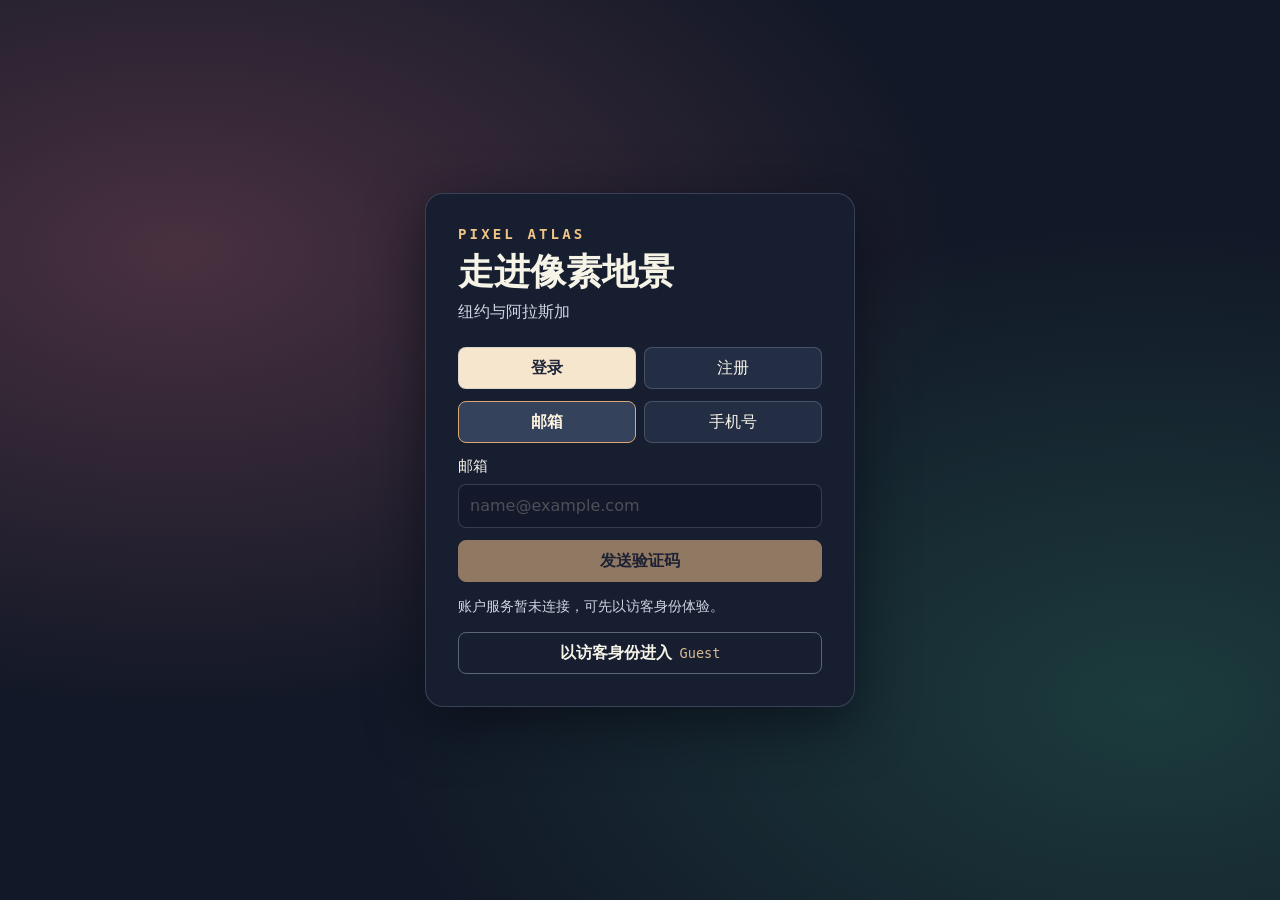
==== usa/index.html @ 51c328b8 "Add the New York and Alaska atlas" ====
<!doctype html>
<html lang="zh-CN">
<head>
<meta charset="utf-8">
<meta name="viewport" content="width=device-width,initial-scale=1">
<meta name="description" content="登录或以访客身份探索纽约与阿拉斯加像素地景。">
<title>登录 · 像素地景</title>
<link rel="stylesheet" href="./entry.css">
<script type="module" src="./auth.js"></script>
</head>
<body>
<main class="entry">
 <div class="panel">
  <header>
   <p class="brand">PIXEL ATLAS</p>
   <h1>走进像素地景</h1>
   <p>纽约与阿拉斯加</p>
  </header>
  <section id="auth" aria-label="账户">
   <div class="choices" role="group" aria-label="账户操作">
    <button type="button" data-mode="login" aria-pressed="true">登录</button>
    <button type="button" data-mode="register" aria-pressed="false">注册</button>
   </div>
   <div class="choices methods" role="group" aria-label="验证方式">
    <button type="button" data-method="email" aria-pressed="true">邮箱</button>
    <button type="button" data-method="phone" aria-pressed="false">手机号</button>
   </div>
   <form id="request-code">
    <label for="identity" id="identity-label">邮箱</label>
    <input id="identity" type="email" autocomplete="email" placeholder="name@example.com" required disabled>
    <button id="send" type="submit" class="primary" disabled>发送验证码</button>
   </form>
   <form id="verify-code" hidden>
    <label for="code">验证码</label>
    <input id="code" inputmode="numeric" autocomplete="one-time-code" pattern="[0-9]{6,8}" maxlength="8" required>
    <button id="confirm" type="submit" class="primary">验证并进入</button>
    <button type="button" id="change">返回重填</button>
   </form>
  </section>
  <section id="signed-in" aria-label="已登录账户" hidden>
   <p>你已登录。</p>
   <a class="primary" href="./scene.html">进入像素地景</a>
   <button type="button" id="logout">退出登录</button>
  </section>
  <p id="status" role="status">账户服务暂未连接，可先以访客身份体验。</p>
  <a id="guest" class="guest" href="./scene.html">以访客身份进入 <span lang="en">Guest</span></a>
 </div>
</main>
</body>
</html>
---- usa/entry.css ----
*{box-sizing:border-box}
[hidden]{display:none!important}
body{margin:0;background:#121827;color:#f6f3e7;font:1rem/1.5 system-ui,"PingFang SC","Microsoft YaHei",sans-serif}
.entry{min-height:100svh;display:grid;place-items:center;padding:24px;background:radial-gradient(ellipse at 14% 28%,#9c556466,transparent 50%),radial-gradient(ellipse at 90% 78%,#28685870,transparent 48%),#121827}
.panel{width:min(100%,430px);padding:clamp(18px,5vw,32px);background:#171e30;border:1px solid #94a4c244;border-radius:18px;box-shadow:0 16px 55px #070a13ad}
.brand{color:#efc485;font:700 .88rem ui-monospace,monospace;letter-spacing:.22em;margin:0 0 .55rem}
h1{margin:0;font-size:clamp(1.7rem,6vw,2.25rem);line-height:1.15}
header p:last-child{margin:.5rem 0 1.45rem;color:#d0d4e2}
button,input,a{font:inherit}
button,a{min-height:42px;padding:8px 12px;border-radius:8px;border:1px solid #9aa9c34b;color:inherit;background:#232d43}
button{cursor:pointer}
button:disabled,input:disabled{cursor:default;opacity:.57}
a{text-decoration:none;display:grid;place-items:center;text-align:center}
.choices{display:flex;gap:8px;margin-bottom:12px}
.choices button{flex:1}
.choices [aria-pressed=true]{background:#f5e6cd;color:#202638;font-weight:700}
.methods [aria-pressed=true]{background:#34425c;color:#fff4df;border-color:#dba777}
label{font-size:.92rem;display:block;margin-bottom:6px}
input{width:100%;min-height:44px;padding:8px 11px;border-radius:8px;border:1px solid #9aa9c36e;background:#101626;color:#fff;caret-color:#f7cb90}
.primary{width:100%;margin-top:12px;background:#edbc88;border-color:#edbc88;color:#202638;font-weight:700}
#change,#logout{margin-top:8px;width:100%}
#status{min-height:1.5em;margin:.9rem 0;color:#d0d4e2;font-size:.9rem}
.guest{background:transparent;border-color:#9aa9c380;font-weight:650;display:flex;justify-content:center;align-items:center;gap:8px}
.guest span{font:500 .85rem ui-monospace,monospace;color:#d7b993}
:focus-visible{outline:2px solid #ffd99f;outline-offset:3px}
@media(max-width:390px){.entry{padding:12px}.panel{border-radius:12px}}
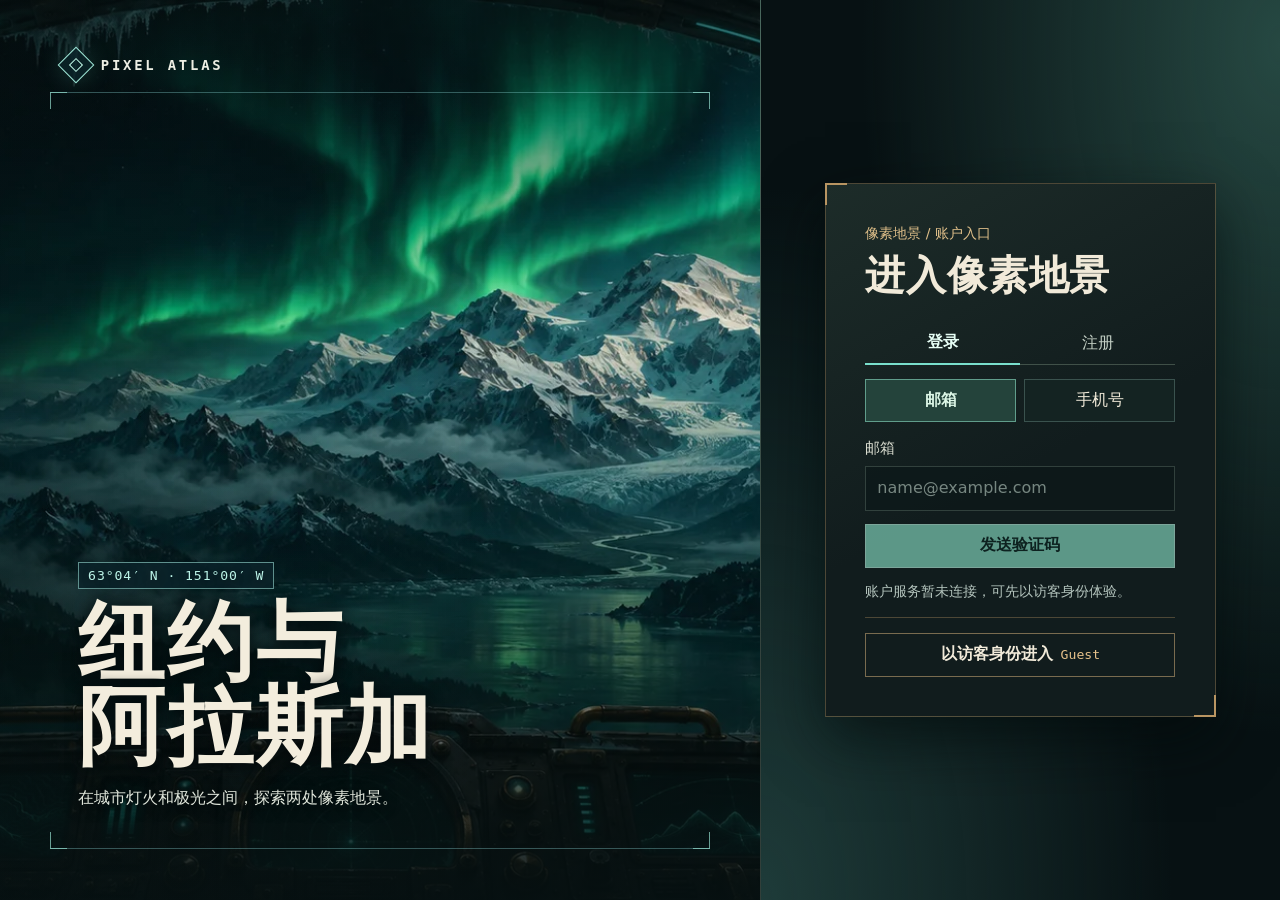
==== commit dd43aae2: "Add the cockpit-inspired account entry" ====
--- a/usa/index.html
+++ b/usa/index.html
@@ -10,11 +10,20 @@
 </head>
 <body>
 <main class="entry">
+ <section class="hero" aria-label="阿拉斯加夜航插画">
+  <div class="brand"><span class="mark" aria-hidden="true"></span><span>PIXEL ATLAS</span></div>
+  <div class="flight-frame" aria-hidden="true"><span></span><span></span><span></span><span></span></div>
+  <div class="hero-caption">
+   <span class="coordinates">63°04′ N <span aria-hidden="true">·</span> 151°00′ W</span>
+   <h1>纽约与<br>阿拉斯加</h1>
+   <p>在城市灯火和极光之间，探索两处像素地景。</p>
+  </div>
+ </section>
+ <div class="entry-side">
  <div class="panel">
   <header>
-   <p class="brand">PIXEL ATLAS</p>
-   <h1>走进像素地景</h1>
-   <p>纽约与阿拉斯加</p>
+   <p class="section-label">像素地景 / 账户入口</p>
+   <h2>进入像素地景</h2>
   </header>
   <section id="auth" aria-label="账户">
    <div class="choices" role="group" aria-label="账户操作">
@@ -43,7 +52,10 @@
    <button type="button" id="logout">退出登录</button>
   </section>
   <p id="status" role="status">账户服务暂未连接，可先以访客身份体验。</p>
-  <a id="guest" class="guest" href="./scene.html">以访客身份进入 <span lang="en">Guest</span></a>
+  <div class="guest-area">
+   <a id="guest" class="guest" href="./scene.html">以访客身份进入 <span lang="en">Guest</span></a>
+  </div>
+ </div>
  </div>
 </main>
 </body>
--- a/usa/entry.css
+++ b/usa/entry.css
@@ -1,26 +1,54 @@
+:root{color-scheme:dark;--black:#071113;--panel:#101c1d;--ink:#f1ead9;--muted:#b3c3bc;--cyan:#79dfcc;--metal:#b99562;--edge:#b995625b;--mono:ui-monospace,SFMono-Regular,Consolas,monospace;--serif:"Songti SC","Noto Serif CJK SC","SimSun",Georgia,serif}
 *{box-sizing:border-box}
 [hidden]{display:none!important}
-body{margin:0;background:#121827;color:#f6f3e7;font:1rem/1.5 system-ui,"PingFang SC","Microsoft YaHei",sans-serif}
-.entry{min-height:100svh;display:grid;place-items:center;padding:24px;background:radial-gradient(ellipse at 14% 28%,#9c556466,transparent 50%),radial-gradient(ellipse at 90% 78%,#28685870,transparent 48%),#121827}
-.panel{width:min(100%,430px);padding:clamp(18px,5vw,32px);background:#171e30;border:1px solid #94a4c244;border-radius:18px;box-shadow:0 16px 55px #070a13ad}
-.brand{color:#efc485;font:700 .88rem ui-monospace,monospace;letter-spacing:.22em;margin:0 0 .55rem}
-h1{margin:0;font-size:clamp(1.7rem,6vw,2.25rem);line-height:1.15}
-header p:last-child{margin:.5rem 0 1.45rem;color:#d0d4e2}
+body{margin:0;background:var(--black);color:var(--ink);font:1rem/1.55 system-ui,"PingFang SC","Microsoft YaHei",sans-serif}
+.entry{display:grid;grid-template-columns:minmax(0,1.46fr) minmax(400px,1fr);min-height:100svh}
+.hero{position:relative;isolation:isolate;display:flex;align-items:end;min-height:650px;overflow:hidden;background:#102c35 url("./cockpit.webp") 54% 50%/cover no-repeat}
+.hero::before{content:"";position:absolute;inset:0;z-index:-1;background:linear-gradient(90deg,#06121330,transparent 70%),linear-gradient(180deg,#061113a8 0%,transparent 36%,#0711130d 50%,#061011ed 100%)}
+.brand{position:absolute;top:clamp(20px,4.5vw,52px);left:clamp(22px,4.9vw,68px);display:flex;align-items:center;gap:12px;letter-spacing:.2em;color:#edeee3;font:700 .87rem var(--mono)}
+.mark{width:26px;height:26px;display:grid;place-items:center;transform:rotate(45deg);border:1px solid #9ee5d5;background:#0b252ad0;box-shadow:0 0 24px #72f6df33}
+.mark::after{content:"";width:8px;height:8px;border:1px solid #c2fbea}
+.flight-frame{position:absolute;inset:92px clamp(21px,3.9vw,59px) clamp(25px,4vw,60px);border-top:1px solid #9ae8e952;border-bottom:1px solid #9ae8e952;pointer-events:none}
+.flight-frame span{width:17px;height:17px;position:absolute;border-color:#9ce9d9a8;border-style:solid}
+.flight-frame span:nth-child(1){top:-1px;left:0;border-width:1px 0 0 1px}
+.flight-frame span:nth-child(2){top:-1px;right:0;border-width:1px 1px 0 0}
+.flight-frame span:nth-child(3){bottom:-1px;right:0;border-width:0 1px 1px 0}
+.flight-frame span:nth-child(4){bottom:-1px;left:0;border-width:0 0 1px 1px}
+.hero-caption{margin:0 clamp(31px,6.1vw,91px) clamp(51px,7vw,104px);max-width:540px;text-shadow:0 2px 16px #03080a}
+.coordinates{display:inline-block;padding:5px 9px;color:#bbf3e7;border:1px solid #a9f1e68a;background:#0c242bdc;font:500 .82rem var(--mono);letter-spacing:.07em}
+h1{font:700 clamp(3.1rem,6.7vw,7rem)/.98 var(--serif);letter-spacing:.035em;margin:.78rem 0 1rem;color:#f3eddd}
+.hero-caption p{margin:0;color:#e0e6db}
+.entry-side{display:grid;place-items:center;padding:clamp(24px,5vw,66px);background:radial-gradient(ellipse at 100% 5%,#264842 0%,transparent 57%),radial-gradient(ellipse at 0 100%,#1e3b39 0%,transparent 56%),var(--black);border-left:1px solid #b4c7ae40}
+.panel{width:min(100%,435px);position:relative;padding:clamp(23px,3.1vw,42px);border:1px solid var(--edge);background:linear-gradient(152deg,#1d2c29,#111c1d 53%);box-shadow:0 22px 56px #030a0aa6}
+.panel::before,.panel::after{content:"";position:absolute;width:20px;height:20px;pointer-events:none;border:solid var(--metal)}
+.panel::before{top:-1px;left:-1px;border-width:2px 0 0 2px}
+.panel::after{right:-1px;bottom:-1px;border-width:0 2px 2px 0}
+.section-label{font-size:.875rem;color:#dfbf89;margin:0 0 8px}
+h2{font:700 clamp(1.75rem,3.15vw,2.7rem)/1.15 var(--serif);margin:0 0 22px;letter-spacing:.02em}
 button,input,a{font:inherit}
-button,a{min-height:42px;padding:8px 12px;border-radius:8px;border:1px solid #9aa9c34b;color:inherit;background:#232d43}
+button,a{min-height:44px;padding:8px 12px;border:1px solid #89b1a854;color:var(--ink);background:#142322}
 button{cursor:pointer}
-button:disabled,input:disabled{cursor:default;opacity:.57}
+button:disabled,input:disabled{cursor:default;opacity:.66}
 a{text-decoration:none;display:grid;place-items:center;text-align:center}
-.choices{display:flex;gap:8px;margin-bottom:12px}
+.choices{display:flex;gap:0;margin:0 0 14px}
 .choices button{flex:1}
-.choices [aria-pressed=true]{background:#f5e6cd;color:#202638;font-weight:700}
-.methods [aria-pressed=true]{background:#34425c;color:#fff4df;border-color:#dba777}
-label{font-size:.92rem;display:block;margin-bottom:6px}
-input{width:100%;min-height:44px;padding:8px 11px;border-radius:8px;border:1px solid #9aa9c36e;background:#101626;color:#fff;caret-color:#f7cb90}
-.primary{width:100%;margin-top:12px;background:#edbc88;border-color:#edbc88;color:#202638;font-weight:700}
+.choices:not(.methods) button{background:transparent;border:0;border-bottom:1px solid #859c8864;color:#c4d0c5}
+.choices:not(.methods) [aria-pressed=true]{border-bottom:2px solid var(--cyan);font-weight:700;color:#e7fff6}
+.methods{gap:8px;margin-bottom:15px}
+.methods button{min-height:41px}
+.methods [aria-pressed=true]{background:#24433b;color:#ddf7e7;border-color:#8adbc297;font-weight:650}
+label{font-size:.91rem;display:block;margin-bottom:6px;color:#dcdfd2}
+input{width:100%;min-height:45px;padding:9px 11px;border:1px solid #95ae9d66;background:#0b1718;color:#f2f3df;caret-color:#9decda}
+input::placeholder{color:#abbdb4}
+.primary{width:100%;margin-top:13px;background:#83d7bf;color:#0c2521;border-color:#b4eddb;font-weight:750}
+.primary:not(:disabled):hover{background:#b0f1da}
 #change,#logout{margin-top:8px;width:100%}
-#status{min-height:1.5em;margin:.9rem 0;color:#d0d4e2;font-size:.9rem}
-.guest{background:transparent;border-color:#9aa9c380;font-weight:650;display:flex;justify-content:center;align-items:center;gap:8px}
-.guest span{font:500 .85rem ui-monospace,monospace;color:#d7b993}
-:focus-visible{outline:2px solid #ffd99f;outline-offset:3px}
-@media(max-width:390px){.entry{padding:12px}.panel{border-radius:12px}}
+#status{min-height:1.45em;margin:.85rem 0;color:var(--muted);font-size:.875rem}
+.guest-area{border-top:1px solid var(--edge);padding-top:15px}
+.guest-area:has(a[hidden]){display:none}
+.guest{background:transparent;border-color:#bb9d6f9c;font-weight:650;display:flex;justify-content:center;align-items:center;gap:8px}
+.guest:hover{background:#d5a76c20;border-color:#e9c893}
+.guest span{font:500 .82rem var(--mono);color:#e6c18a}
+:focus-visible{outline:2px solid #d3f4a2;outline-offset:3px}
+@media(max-width:900px){.entry{grid-template-columns:minmax(0,1fr) minmax(365px,1fr)}.entry-side{padding:24px}.panel{padding:23px}}
+@media(max-width:700px){.entry{display:block}.hero{min-height:clamp(285px,53svh,510px);background-position:54% 46%}.brand{top:19px;left:22px}.mark{width:21px;height:21px}.flight-frame{inset:62px 15px 18px}.hero-caption{margin:0 25px 33px}h1{font-size:clamp(2.05rem,9vw,3.25rem);line-height:1.03;margin:.55rem 0}.hero-caption p{font-size:.9rem}.entry-side{border-left:none;border-top:1px solid #b4c7ae40;padding:22px 16px 30px}.panel{width:min(100%,445px)}}
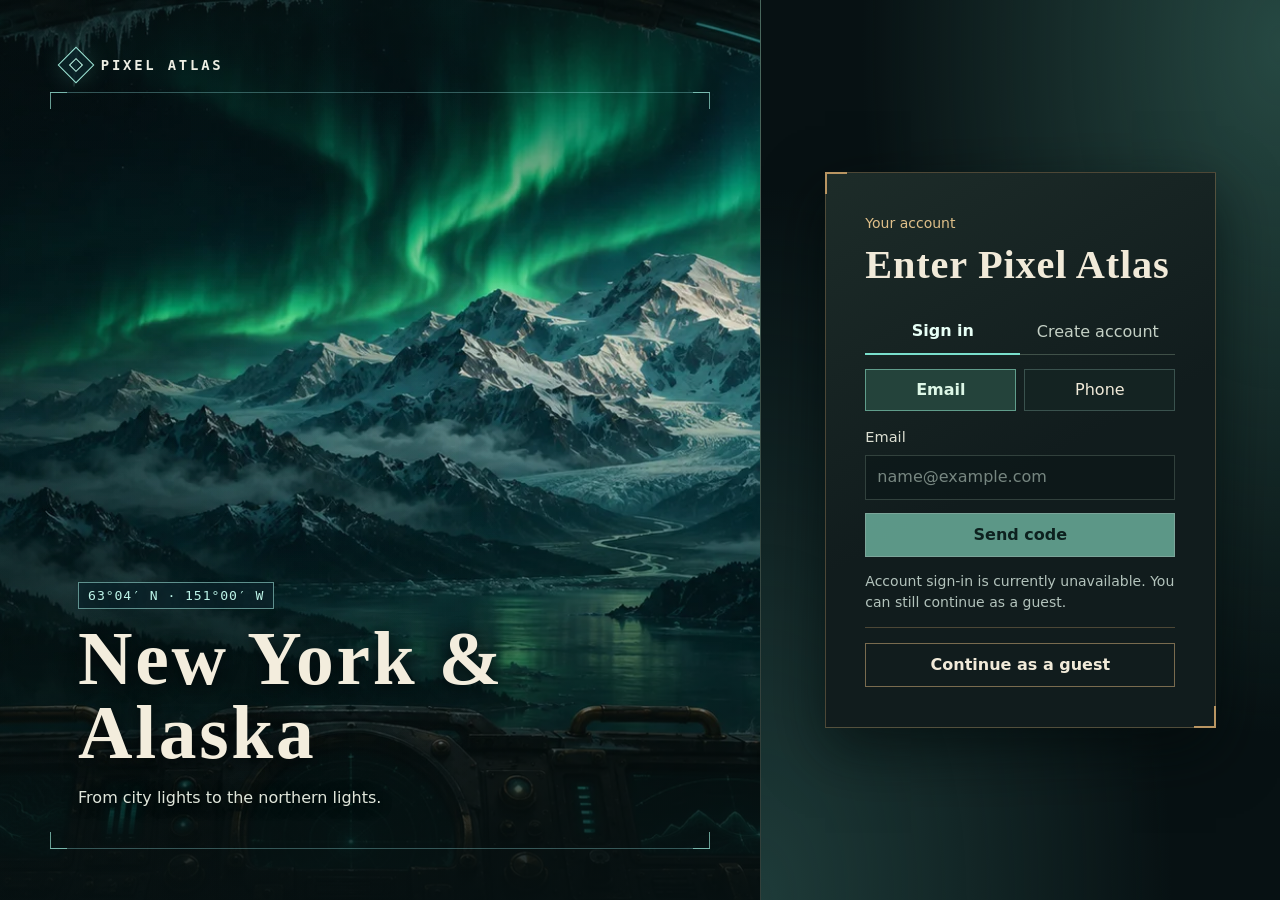
==== commit c1247050: "Translate the Pixel Atlas edition and its documentation" ====
--- a/usa/index.html
+++ b/usa/index.html
@@ -1,59 +1,59 @@
 <!doctype html>
-<html lang="zh-CN">
+<html lang="en">
 <head>
 <meta charset="utf-8">
 <meta name="viewport" content="width=device-width,initial-scale=1">
-<meta name="description" content="登录或以访客身份探索纽约与阿拉斯加像素地景。">
-<title>登录 · 像素地景</title>
+<meta name="description" content="Sign in or continue as a guest to explore New York and Alaska in Pixel Atlas.">
+<title>Sign in | Pixel Atlas</title>
 <link rel="stylesheet" href="./entry.css">
 <script type="module" src="./auth.js"></script>
 </head>
 <body>
 <main class="entry">
- <section class="hero" aria-label="阿拉斯加夜航插画">
+ <section class="hero" aria-label="Illustration of a night flight over Alaska">
   <div class="brand"><span class="mark" aria-hidden="true"></span><span>PIXEL ATLAS</span></div>
   <div class="flight-frame" aria-hidden="true"><span></span><span></span><span></span><span></span></div>
   <div class="hero-caption">
    <span class="coordinates">63°04′ N <span aria-hidden="true">·</span> 151°00′ W</span>
-   <h1>纽约与<br>阿拉斯加</h1>
-   <p>在城市灯火和极光之间，探索两处像素地景。</p>
+   <h1>New York &amp;<br>Alaska</h1>
+   <p>From city lights to the northern lights.</p>
   </div>
  </section>
  <div class="entry-side">
  <div class="panel">
   <header>
-   <p class="section-label">像素地景 / 账户入口</p>
-   <h2>进入像素地景</h2>
+   <p class="section-label">Your account</p>
+   <h2>Enter Pixel Atlas</h2>
   </header>
-  <section id="auth" aria-label="账户">
-   <div class="choices" role="group" aria-label="账户操作">
-    <button type="button" data-mode="login" aria-pressed="true">登录</button>
-    <button type="button" data-mode="register" aria-pressed="false">注册</button>
+  <section id="auth" aria-label="Account">
+   <div class="choices" role="group" aria-label="Sign-in or registration">
+    <button type="button" data-mode="login" aria-pressed="true">Sign in</button>
+    <button type="button" data-mode="register" aria-pressed="false">Create account</button>
    </div>
-   <div class="choices methods" role="group" aria-label="验证方式">
-    <button type="button" data-method="email" aria-pressed="true">邮箱</button>
-    <button type="button" data-method="phone" aria-pressed="false">手机号</button>
+   <div class="choices methods" role="group" aria-label="Verification method">
+    <button type="button" data-method="email" aria-pressed="true">Email</button>
+    <button type="button" data-method="phone" aria-pressed="false">Phone</button>
    </div>
    <form id="request-code">
-    <label for="identity" id="identity-label">邮箱</label>
+    <label for="identity" id="identity-label">Email</label>
     <input id="identity" type="email" autocomplete="email" placeholder="name@example.com" required disabled>
-    <button id="send" type="submit" class="primary" disabled>发送验证码</button>
+    <button id="send" type="submit" class="primary" disabled>Send code</button>
    </form>
    <form id="verify-code" hidden>
-    <label for="code">验证码</label>
+    <label for="code">Verification code</label>
     <input id="code" inputmode="numeric" autocomplete="one-time-code" pattern="[0-9]{6,8}" maxlength="8" required>
-    <button id="confirm" type="submit" class="primary">验证并进入</button>
-    <button type="button" id="change">返回重填</button>
+    <button id="confirm" type="submit" class="primary">Verify and continue</button>
+    <button type="button" id="change">Change email or phone</button>
    </form>
   </section>
-  <section id="signed-in" aria-label="已登录账户" hidden>
-   <p>你已登录。</p>
-   <a class="primary" href="./scene.html">进入像素地景</a>
-   <button type="button" id="logout">退出登录</button>
+  <section id="signed-in" aria-label="Signed-in account" hidden>
+   <p>You’re signed in.</p>
+   <a class="primary" href="./scene.html">Enter Pixel Atlas</a>
+   <button type="button" id="logout">Sign out</button>
   </section>
-  <p id="status" role="status">账户服务暂未连接，可先以访客身份体验。</p>
+  <p id="status" role="status">Account sign-in is currently unavailable. You can still continue as a guest.</p>
   <div class="guest-area">
-   <a id="guest" class="guest" href="./scene.html">以访客身份进入 <span lang="en">Guest</span></a>
+   <a id="guest" class="guest" href="./scene.html">Continue as a guest</a>
   </div>
  </div>
  </div>
--- a/usa/entry.css
+++ b/usa/entry.css
@@ -1,7 +1,7 @@
-:root{color-scheme:dark;--black:#071113;--panel:#101c1d;--ink:#f1ead9;--muted:#b3c3bc;--cyan:#79dfcc;--metal:#b99562;--edge:#b995625b;--mono:ui-monospace,SFMono-Regular,Consolas,monospace;--serif:"Songti SC","Noto Serif CJK SC","SimSun",Georgia,serif}
+:root{color-scheme:dark;--black:#071113;--panel:#101c1d;--ink:#f1ead9;--muted:#b3c3bc;--cyan:#79dfcc;--metal:#b99562;--edge:#b995625b;--mono:ui-monospace,SFMono-Regular,Consolas,monospace;--serif:Georgia,"Times New Roman",serif}
 *{box-sizing:border-box}
 [hidden]{display:none!important}
-body{margin:0;background:var(--black);color:var(--ink);font:1rem/1.55 system-ui,"PingFang SC","Microsoft YaHei",sans-serif}
+body{margin:0;background:var(--black);color:var(--ink);font:1rem/1.55 system-ui,sans-serif}
 .entry{display:grid;grid-template-columns:minmax(0,1.46fr) minmax(400px,1fr);min-height:100svh}
 .hero{position:relative;isolation:isolate;display:flex;align-items:end;min-height:650px;overflow:hidden;background:#102c35 url("./cockpit.webp") 54% 50%/cover no-repeat}
 .hero::before{content:"";position:absolute;inset:0;z-index:-1;background:linear-gradient(90deg,#06121330,transparent 70%),linear-gradient(180deg,#061113a8 0%,transparent 36%,#0711130d 50%,#061011ed 100%)}
@@ -16,7 +16,7 @@
 .flight-frame span:nth-child(4){bottom:-1px;left:0;border-width:0 0 1px 1px}
 .hero-caption{margin:0 clamp(31px,6.1vw,91px) clamp(51px,7vw,104px);max-width:540px;text-shadow:0 2px 16px #03080a}
 .coordinates{display:inline-block;padding:5px 9px;color:#bbf3e7;border:1px solid #a9f1e68a;background:#0c242bdc;font:500 .82rem var(--mono);letter-spacing:.07em}
-h1{font:700 clamp(3.1rem,6.7vw,7rem)/.98 var(--serif);letter-spacing:.035em;margin:.78rem 0 1rem;color:#f3eddd}
+h1{font:700 clamp(2.65rem,5.9vw,6.3rem)/.98 var(--serif);letter-spacing:.035em;margin:.78rem 0 1rem;color:#f3eddd}
 .hero-caption p{margin:0;color:#e0e6db}
 .entry-side{display:grid;place-items:center;padding:clamp(24px,5vw,66px);background:radial-gradient(ellipse at 100% 5%,#264842 0%,transparent 57%),radial-gradient(ellipse at 0 100%,#1e3b39 0%,transparent 56%),var(--black);border-left:1px solid #b4c7ae40}
 .panel{width:min(100%,435px);position:relative;padding:clamp(23px,3.1vw,42px);border:1px solid var(--edge);background:linear-gradient(152deg,#1d2c29,#111c1d 53%);box-shadow:0 22px 56px #030a0aa6}
@@ -48,7 +48,6 @@
 .guest-area:has(a[hidden]){display:none}
 .guest{background:transparent;border-color:#bb9d6f9c;font-weight:650;display:flex;justify-content:center;align-items:center;gap:8px}
 .guest:hover{background:#d5a76c20;border-color:#e9c893}
-.guest span{font:500 .82rem var(--mono);color:#e6c18a}
 :focus-visible{outline:2px solid #d3f4a2;outline-offset:3px}
 @media(max-width:900px){.entry{grid-template-columns:minmax(0,1fr) minmax(365px,1fr)}.entry-side{padding:24px}.panel{padding:23px}}
 @media(max-width:700px){.entry{display:block}.hero{min-height:clamp(285px,53svh,510px);background-position:54% 46%}.brand{top:19px;left:22px}.mark{width:21px;height:21px}.flight-frame{inset:62px 15px 18px}.hero-caption{margin:0 25px 33px}h1{font-size:clamp(2.05rem,9vw,3.25rem);line-height:1.03;margin:.55rem 0}.hero-caption p{font-size:.9rem}.entry-side{border-left:none;border-top:1px solid #b4c7ae40;padding:22px 16px 30px}.panel{width:min(100%,445px)}}
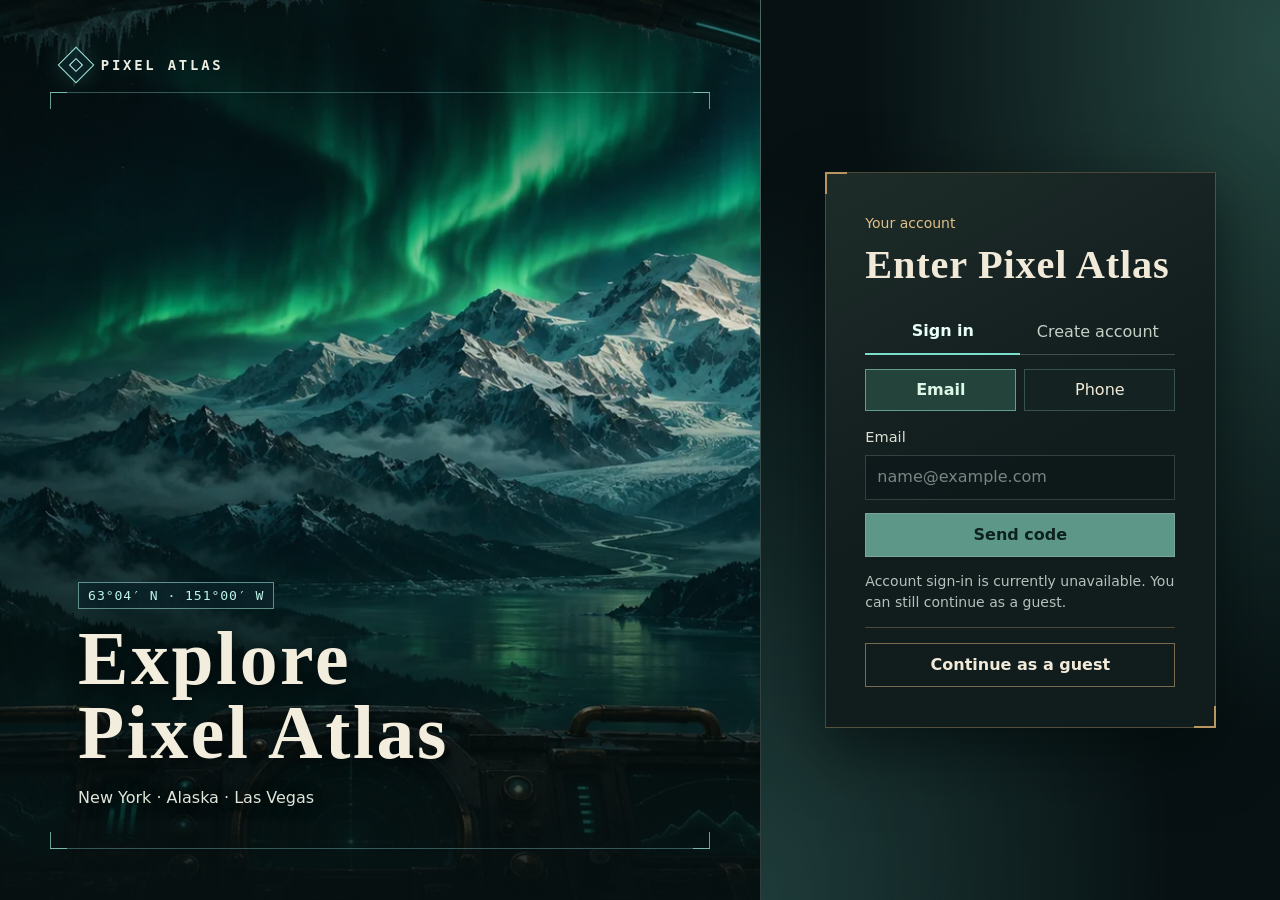
==== commit 43ae1f62: "Add Las Vegas to the Pixel Atlas edition" ====
--- a/usa/index.html
+++ b/usa/index.html
@@ -3,7 +3,7 @@
 <head>
 <meta charset="utf-8">
 <meta name="viewport" content="width=device-width,initial-scale=1">
-<meta name="description" content="Sign in or continue as a guest to explore New York and Alaska in Pixel Atlas.">
+<meta name="description" content="Sign in or continue as a guest to explore New York, Alaska, and Las Vegas in Pixel Atlas.">
 <title>Sign in | Pixel Atlas</title>
 <link rel="stylesheet" href="./entry.css">
 <script type="module" src="./auth.js"></script>
@@ -15,8 +15,8 @@
   <div class="flight-frame" aria-hidden="true"><span></span><span></span><span></span><span></span></div>
   <div class="hero-caption">
    <span class="coordinates">63°04′ N <span aria-hidden="true">·</span> 151°00′ W</span>
-   <h1>New York &amp;<br>Alaska</h1>
-   <p>From city lights to the northern lights.</p>
+   <h1>Explore<br>Pixel Atlas</h1>
+   <p>New York · Alaska · Las Vegas</p>
   </div>
  </section>
  <div class="entry-side">
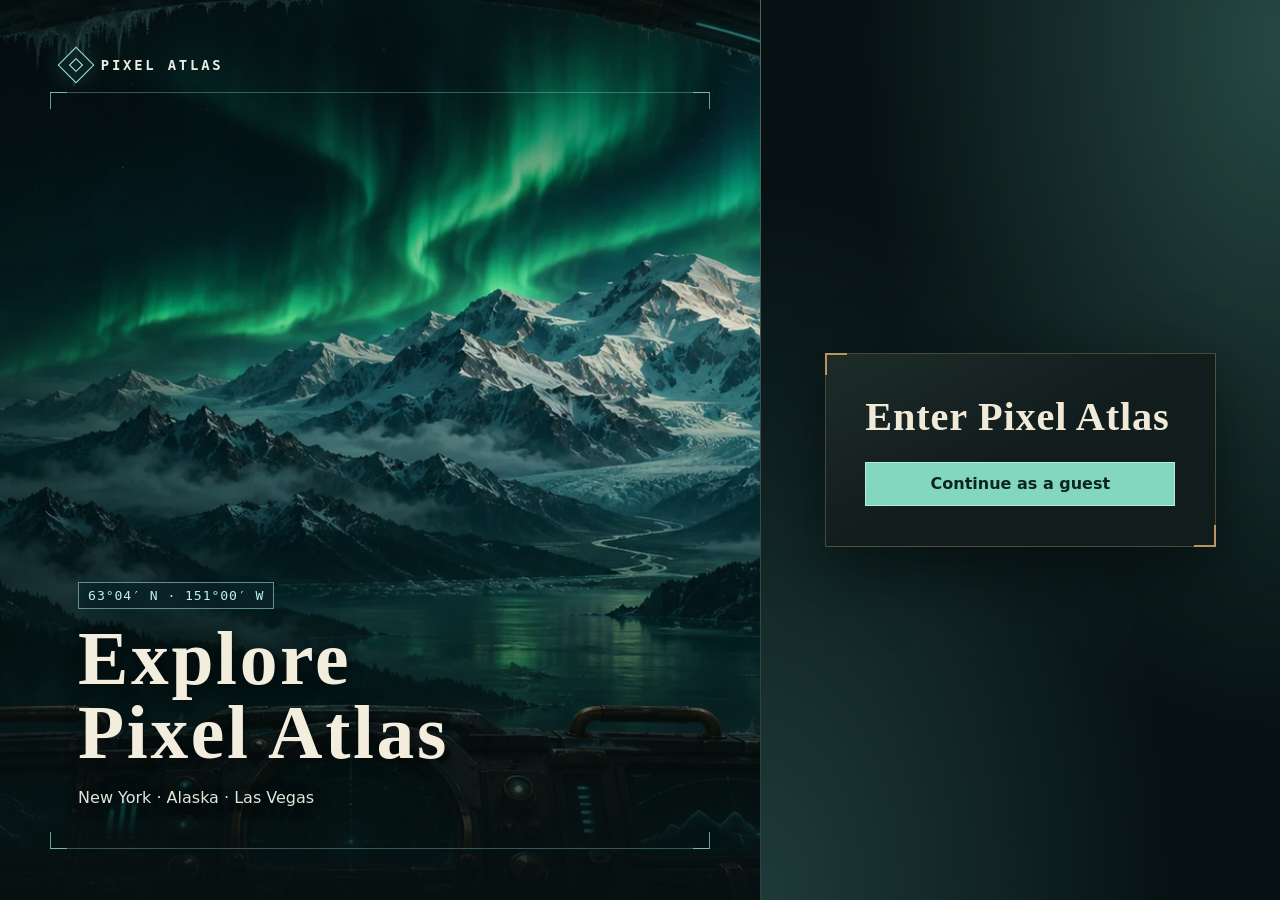
==== commit 6f02d7ce: "Lead with guest access when account sign-in is unavailable" ====
--- a/usa/index.html
+++ b/usa/index.html
@@ -3,8 +3,8 @@
 <head>
 <meta charset="utf-8">
 <meta name="viewport" content="width=device-width,initial-scale=1">
-<meta name="description" content="Sign in or continue as a guest to explore New York, Alaska, and Las Vegas in Pixel Atlas.">
-<title>Sign in | Pixel Atlas</title>
+<meta name="description" content="Explore New York, Alaska, and Las Vegas in Pixel Atlas. Continue as a guest without an account.">
+<title>Enter Pixel Atlas</title>
 <link rel="stylesheet" href="./entry.css">
 <script type="module" src="./auth.js"></script>
 </head>
@@ -22,10 +22,9 @@
  <div class="entry-side">
  <div class="panel">
   <header>
-   <p class="section-label">Your account</p>
    <h2>Enter Pixel Atlas</h2>
   </header>
-  <section id="auth" aria-label="Account">
+  <section id="auth" aria-label="Account" hidden>
    <div class="choices" role="group" aria-label="Sign-in or registration">
     <button type="button" data-mode="login" aria-pressed="true">Sign in</button>
     <button type="button" data-mode="register" aria-pressed="false">Create account</button>
@@ -51,7 +50,7 @@
    <a class="primary" href="./scene.html">Enter Pixel Atlas</a>
    <button type="button" id="logout">Sign out</button>
   </section>
-  <p id="status" role="status">Account sign-in is currently unavailable. You can still continue as a guest.</p>
+  <p id="status" role="status"></p>
   <div class="guest-area">
    <a id="guest" class="guest" href="./scene.html">Continue as a guest</a>
   </div>
--- a/usa/entry.css
+++ b/usa/entry.css
@@ -23,7 +23,6 @@
 .panel::before,.panel::after{content:"";position:absolute;width:20px;height:20px;pointer-events:none;border:solid var(--metal)}
 .panel::before{top:-1px;left:-1px;border-width:2px 0 0 2px}
 .panel::after{right:-1px;bottom:-1px;border-width:0 2px 2px 0}
-.section-label{font-size:.875rem;color:#dfbf89;margin:0 0 8px}
 h2{font:700 clamp(1.75rem,3.15vw,2.7rem)/1.15 var(--serif);margin:0 0 22px;letter-spacing:.02em}
 button,input,a{font:inherit}
 button,a{min-height:44px;padding:8px 12px;border:1px solid #89b1a854;color:var(--ink);background:#142322}
@@ -44,10 +43,14 @@
 .primary:not(:disabled):hover{background:#b0f1da}
 #change,#logout{margin-top:8px;width:100%}
 #status{min-height:1.45em;margin:.85rem 0;color:var(--muted);font-size:.875rem}
+#status:empty{min-height:0;margin:0}
 .guest-area{border-top:1px solid var(--edge);padding-top:15px}
 .guest-area:has(a[hidden]){display:none}
 .guest{background:transparent;border-color:#bb9d6f9c;font-weight:650;display:flex;justify-content:center;align-items:center;gap:8px}
 .guest:hover{background:#d5a76c20;border-color:#e9c893}
+.panel:has(#auth[hidden]) .guest-area{padding-top:0;border-top:0}
+.panel:has(#auth[hidden]) .guest{background:#83d7bf;color:#0c2521;border-color:#b4eddb;font-weight:750}
+.panel:has(#auth[hidden]) .guest:hover{background:#b0f1da}
 :focus-visible{outline:2px solid #d3f4a2;outline-offset:3px}
 @media(max-width:900px){.entry{grid-template-columns:minmax(0,1fr) minmax(365px,1fr)}.entry-side{padding:24px}.panel{padding:23px}}
 @media(max-width:700px){.entry{display:block}.hero{min-height:clamp(285px,53svh,510px);background-position:54% 46%}.brand{top:19px;left:22px}.mark{width:21px;height:21px}.flight-frame{inset:62px 15px 18px}.hero-caption{margin:0 25px 33px}h1{font-size:clamp(2.05rem,9vw,3.25rem);line-height:1.03;margin:.55rem 0}.hero-caption p{font-size:.9rem}.entry-side{border-left:none;border-top:1px solid #b4c7ae40;padding:22px 16px 30px}.panel{width:min(100%,445px)}}
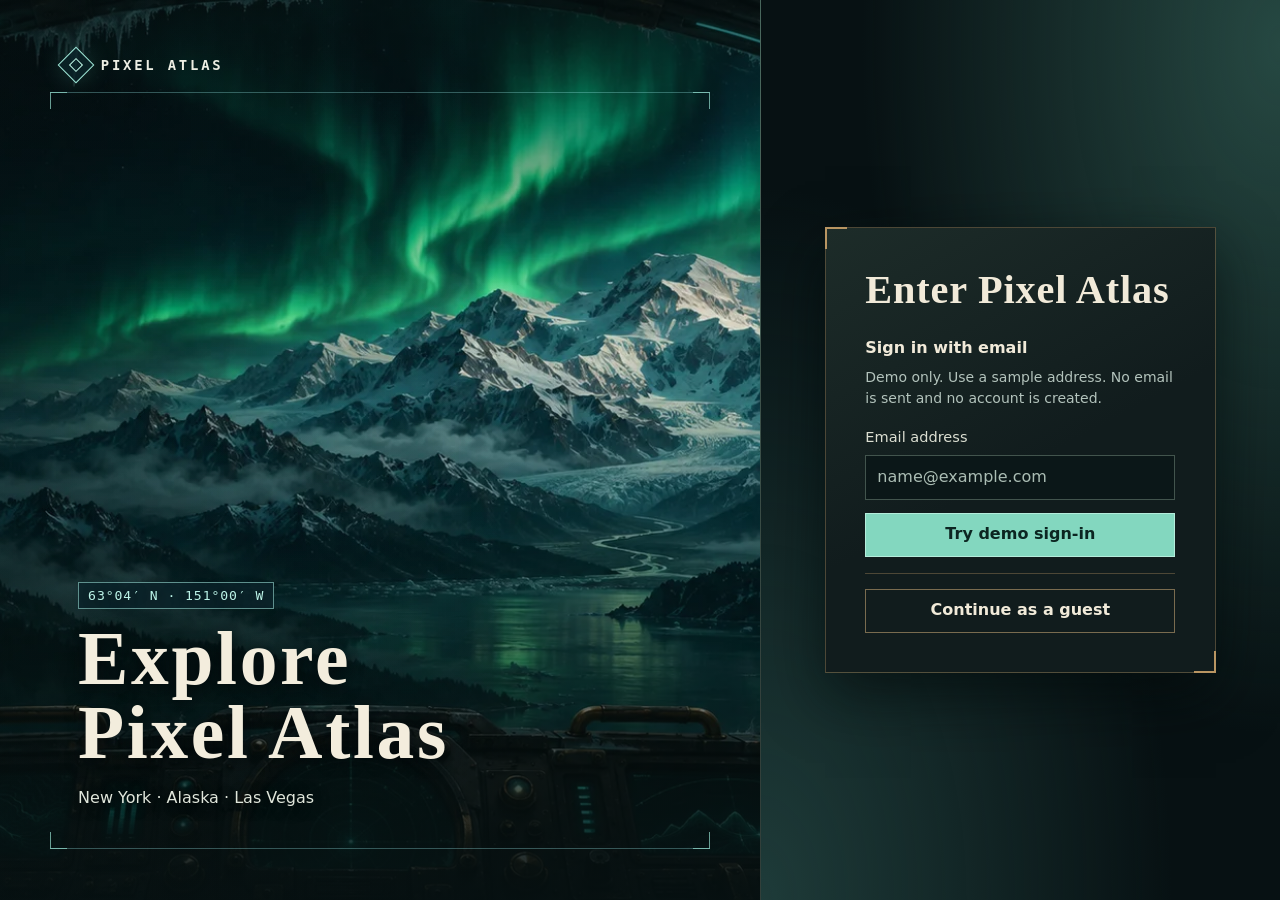
==== commit bf4e60fb: "Show an email sign-in demo alongside guest access" ====
--- a/usa/index.html
+++ b/usa/index.html
@@ -3,7 +3,7 @@
 <head>
 <meta charset="utf-8">
 <meta name="viewport" content="width=device-width,initial-scale=1">
-<meta name="description" content="Explore New York, Alaska, and Las Vegas in Pixel Atlas. Continue as a guest without an account.">
+<meta name="description" content="Explore New York, Alaska, and Las Vegas in Pixel Atlas. Try the email sign-in demo or continue as a guest.">
 <title>Enter Pixel Atlas</title>
 <link rel="stylesheet" href="./entry.css">
 <script type="module" src="./auth.js"></script>
@@ -24,6 +24,13 @@
   <header>
    <h2>Enter Pixel Atlas</h2>
   </header>
+  <form id="demo-sign-in" action="./scene.html" autocomplete="off" aria-labelledby="demo-heading">
+   <h3 id="demo-heading">Sign in with email</h3>
+   <p id="demo-note">Demo only. Use a sample address. No email is sent and no account is created.</p>
+   <label for="demo-email">Email address</label>
+   <input id="demo-email" type="email" placeholder="name@example.com" aria-describedby="demo-note" required>
+   <button class="primary" type="submit">Try demo sign-in</button>
+  </form>
   <section id="auth" aria-label="Account" hidden>
    <div class="choices" role="group" aria-label="Sign-in or registration">
     <button type="button" data-mode="login" aria-pressed="true">Sign in</button>
--- a/usa/entry.css
+++ b/usa/entry.css
@@ -24,6 +24,8 @@
 .panel::before{top:-1px;left:-1px;border-width:2px 0 0 2px}
 .panel::after{right:-1px;bottom:-1px;border-width:0 2px 2px 0}
 h2{font:700 clamp(1.75rem,3.15vw,2.7rem)/1.15 var(--serif);margin:0 0 22px;letter-spacing:.02em}
+#demo-heading{margin:0 0 6px;font-size:1rem}
+#demo-note{margin:0 0 16px;color:var(--muted);font-size:.875rem}
 button,input,a{font:inherit}
 button,a{min-height:44px;padding:8px 12px;border:1px solid #89b1a854;color:var(--ink);background:#142322}
 button{cursor:pointer}
@@ -44,13 +46,10 @@
 #change,#logout{margin-top:8px;width:100%}
 #status{min-height:1.45em;margin:.85rem 0;color:var(--muted);font-size:.875rem}
 #status:empty{min-height:0;margin:0}
-.guest-area{border-top:1px solid var(--edge);padding-top:15px}
+.guest-area{border-top:1px solid var(--edge);margin-top:16px;padding-top:15px}
 .guest-area:has(a[hidden]){display:none}
 .guest{background:transparent;border-color:#bb9d6f9c;font-weight:650;display:flex;justify-content:center;align-items:center;gap:8px}
 .guest:hover{background:#d5a76c20;border-color:#e9c893}
-.panel:has(#auth[hidden]) .guest-area{padding-top:0;border-top:0}
-.panel:has(#auth[hidden]) .guest{background:#83d7bf;color:#0c2521;border-color:#b4eddb;font-weight:750}
-.panel:has(#auth[hidden]) .guest:hover{background:#b0f1da}
 :focus-visible{outline:2px solid #d3f4a2;outline-offset:3px}
 @media(max-width:900px){.entry{grid-template-columns:minmax(0,1fr) minmax(365px,1fr)}.entry-side{padding:24px}.panel{padding:23px}}
 @media(max-width:700px){.entry{display:block}.hero{min-height:clamp(285px,53svh,510px);background-position:54% 46%}.brand{top:19px;left:22px}.mark{width:21px;height:21px}.flight-frame{inset:62px 15px 18px}.hero-caption{margin:0 25px 33px}h1{font-size:clamp(2.05rem,9vw,3.25rem);line-height:1.03;margin:.55rem 0}.hero-caption p{font-size:.9rem}.entry-side{border-left:none;border-top:1px solid #b4c7ae40;padding:22px 16px 30px}.panel{width:min(100%,445px)}}
